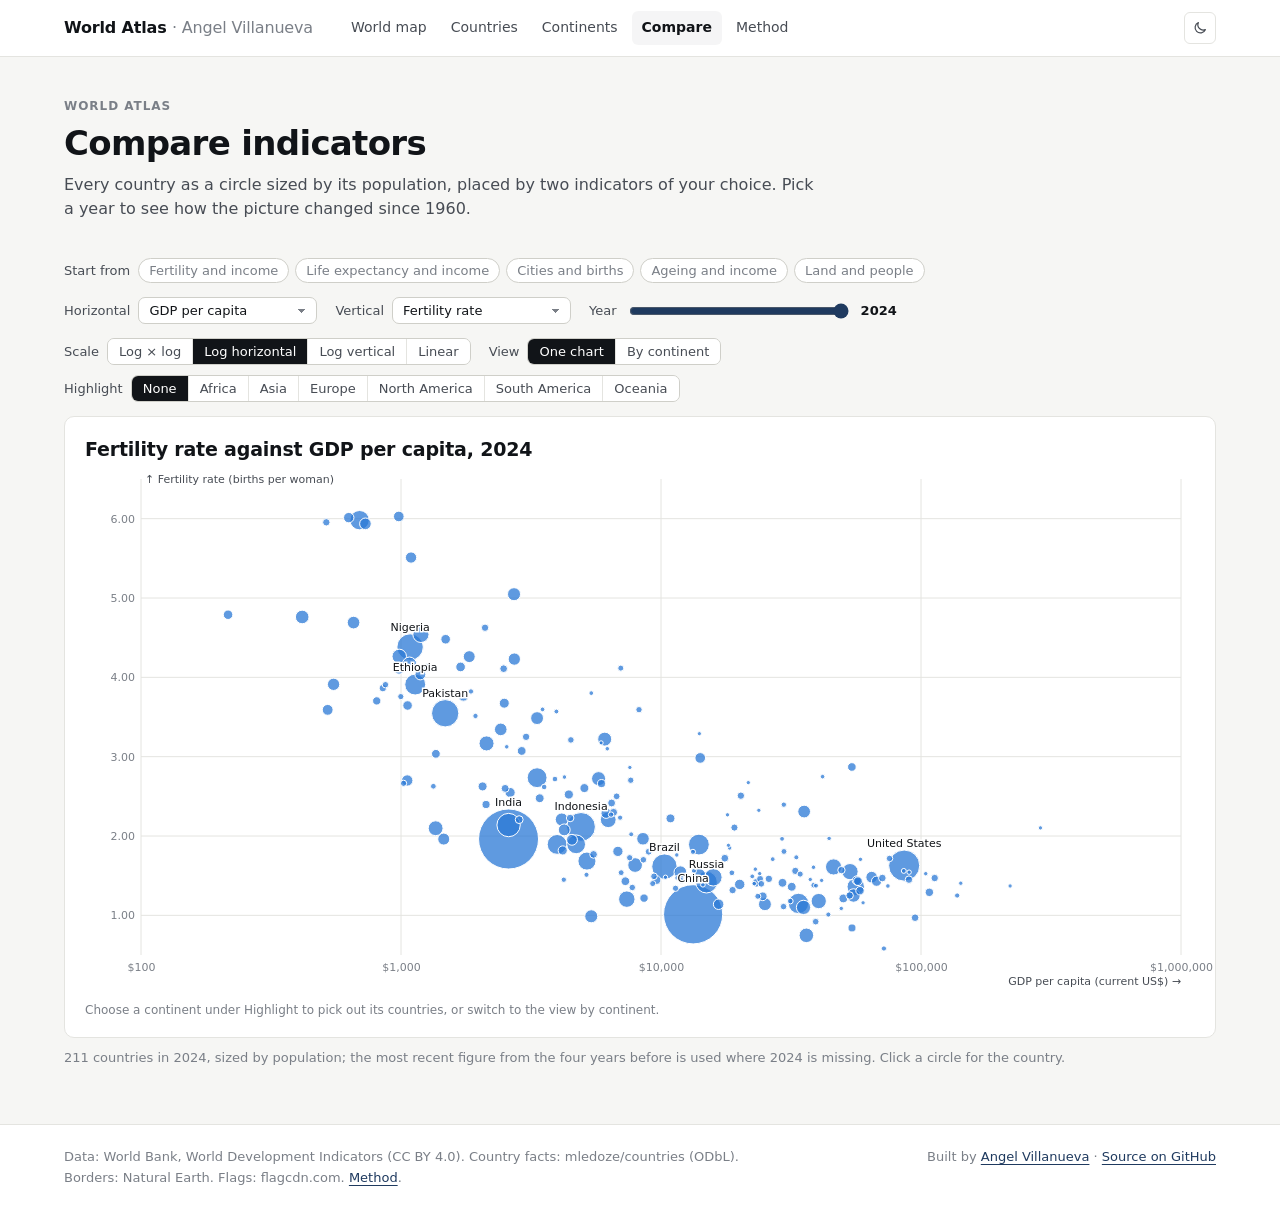
==== compare/index.html @ dbd68391 "Add the compare page: any two indicators by year, sized by population, by continent Co-Authored-By: " ====
<!doctype html>
<html lang="en" data-root="..">
<head>
  <meta charset="utf-8">
  <meta name="viewport" content="width=device-width, initial-scale=1">
  <title>Compare · World Atlas</title>
  <meta name="description" content="Plot any two indicators for every country: fertility against income, life expectancy against GDP per capita, density against area, by year since 1960.">
  <link rel="icon" href="data:image/svg+xml,%3Csvg xmlns='http://www.w3.org/2000/svg' viewBox='0 0 64 64'%3E%3Crect width='64' height='64' rx='12' fill='%231f3a5f'/%3E%3Ccircle cx='32' cy='32' r='17' fill='none' stroke='white' stroke-width='4'/%3E%3Cpath d='M15 32h34M32 15c-9 9-9 25 0 34M32 15c9 9 9 25 0 34' fill='none' stroke='white' stroke-width='3'/%3E%3C/svg%3E">
  <link rel="stylesheet" href="../assets/theme.css">
  <style>
    .year-row { display: flex; align-items: center; gap: 10px; font-size: 13px; color: var(--ink-2); }
    .year-row input[type="range"] { width: 220px; accent-color: var(--accent); }
    .year-row b { font-variant-numeric: tabular-nums; color: var(--ink); min-width: 36px; }
    .facets { display: grid; grid-template-columns: repeat(3, 1fr); gap: 12px; }
    .facets .card { margin: 0; padding: 12px 14px; min-width: 0; }
    .facets .card + .card { margin: 0; }
    .facets h3 { text-transform: none; letter-spacing: 0; font-size: 14px; color: var(--ink); margin: 0 0 4px; }
    .scatter circle { cursor: pointer; }
    @media (max-width: 860px) { .facets { grid-template-columns: 1fr 1fr; } }
    @media (max-width: 560px) { .facets { grid-template-columns: 1fr; } }
  </style>
</head>
<body>
  <main>
    <div class="wrap">
      <header class="page-head">
        <p class="eyebrow">World Atlas</p>
        <h1>Compare indicators</h1>
        <p class="lede">Every country as a circle sized by its population, placed by two indicators of your choice. Pick a year to see how the picture changed since 1960.</p>
      </header>

      <section class="block">
        <div class="controls"><span class="control">Start from <span id="presets"></span></span></div>
        <div class="controls">
          <label class="control">Horizontal <select id="x"></select></label>
          <label class="control">Vertical <select id="y"></select></label>
          <span class="year-row">Year <input type="range" id="year" min="1960" max="2025" step="1"><b id="year-label"></b></span>
        </div>
        <div class="controls">
          <span class="control">Scale <span id="scale-x"></span></span>
          <span class="control">View <span id="view"></span></span>
          <span class="control" id="focus-wrap">Highlight <span id="focus"></span></span>
        </div>
        <div id="out"></div>
        <p class="note" id="note"></p>
      </section>
    </div>
  </main>

  <script src="../assets/vendor/d3.v7.9.0.min.js"></script>
  <script src="../assets/core.js"></script>
  <script src="../assets/atlas.js"></script>
  <script src="../assets/pages/compare.js"></script>
</body>
</html>
---- assets/theme.css ----
/* World Atlas — shared styles (same system as Market History) */

:root {
  color-scheme: light;
  --bg: #f6f6f4;
  --surface: #ffffff;
  --ink: #111418;
  --ink-2: #474c54;
  --muted: #7a7f87;
  --line: #e4e4e0;
  --line-2: #cfcfc9;
  --accent: #1f3a5f;
  --accent-ink: #ffffff;
  --hover: rgba(17, 20, 24, 0.04);

  /* Returns: blue for gains, red for losses, three steps per side */
  --pos-1: #dbe8f8; --pos-2: #9ec5f4; --pos-3: #2a78d6;
  --neg-1: #f9dedb; --neg-2: #f0a59d; --neg-3: #d03b3b;
  --pos-ink: #1c5cab; --neg-ink: #b42f2f;
  --on-strong: #ffffff;
  --recession: rgba(17, 20, 24, 0.06);

  /* Categorical series, fixed order */
  --s1: #2a78d6; --s2: #eb6834; --s3: #1baf7a; --s4: #eda100;
  --s5: #e87ba4; --s6: #008300; --s7: #6250d6; --s8: #e34948;

  --sans: system-ui, -apple-system, "Segoe UI", Roboto, "Helvetica Neue", Arial, sans-serif;
}

@media (prefers-color-scheme: dark) {
  :root:not([data-theme="light"]) {
    color-scheme: dark;
    --bg: #0f1012;
    --surface: #17181b;
    --ink: #eeeeea;
    --ink-2: #c1c1ba;
    --muted: #8d8d87;
    --line: #2a2b2f;
    --line-2: #3a3b40;
    --accent: #8db4e8;
    --accent-ink: #0d1726;
    --hover: rgba(255, 255, 255, 0.05);
    --pos-1: #1d2d42; --pos-2: #255592; --pos-3: #3987e5;
    --neg-1: #3a2021; --neg-2: #8a3533; --neg-3: #e66767;
    --pos-ink: #7fb0ec; --neg-ink: #ee8a88;
    --on-strong: #0f1012;
    --recession: rgba(255, 255, 255, 0.06);
    --s1: #3987e5; --s2: #d95926; --s3: #199e70; --s4: #c98500;
    --s5: #d55181; --s6: #008300; --s7: #9085e9; --s8: #e66767;
  }
}
:root[data-theme="dark"] {
  color-scheme: dark;
  --bg: #0f1012;
  --surface: #17181b;
  --ink: #eeeeea;
  --ink-2: #c1c1ba;
  --muted: #8d8d87;
  --line: #2a2b2f;
  --line-2: #3a3b40;
  --accent: #8db4e8;
  --accent-ink: #0d1726;
  --hover: rgba(255, 255, 255, 0.05);
  --pos-1: #1d2d42; --pos-2: #255592; --pos-3: #3987e5;
  --neg-1: #3a2021; --neg-2: #8a3533; --neg-3: #e66767;
  --pos-ink: #7fb0ec; --neg-ink: #ee8a88;
  --on-strong: #0f1012;
  --recession: rgba(255, 255, 255, 0.06);
  --s1: #3987e5; --s2: #d95926; --s3: #199e70; --s4: #c98500;
  --s5: #d55181; --s6: #008300; --s7: #9085e9; --s8: #e66767;
}

* { box-sizing: border-box; }
html { -webkit-text-size-adjust: 100%; }
body {
  margin: 0;
  background: var(--bg);
  color: var(--ink);
  font: 15px/1.55 var(--sans);
  -webkit-font-smoothing: antialiased;
}
a { color: var(--accent); text-underline-offset: 3px; }
:focus-visible { outline: 2px solid var(--accent); outline-offset: 2px; border-radius: 3px; }
.wrap { max-width: 1200px; margin: 0 auto; padding: 0 24px; }
.num, table { font-variant-numeric: tabular-nums; }
.pos { color: var(--pos-ink); }
.neg { color: var(--neg-ink); }
.muted { color: var(--muted); }

/* ---------- header ---------- */
.topbar { background: var(--surface); border-bottom: 1px solid var(--line); }
.topbar-inner { display: flex; align-items: center; gap: 28px; height: 56px; }
.brand { color: var(--ink); text-decoration: none; font-weight: 650; letter-spacing: -0.01em; font-size: 16px; white-space: nowrap; }
.brand span { color: var(--muted); font-weight: 400; }
.nav { display: flex; gap: 4px; margin: 0 auto 0 0; padding: 0; list-style: none; overflow-x: auto; scrollbar-width: none; min-width: 0; }
.nav a {
  display: block; padding: 6px 10px; border-radius: 6px;
  color: var(--ink-2); text-decoration: none; font-size: 14px; white-space: nowrap;
}
.nav a:hover { background: var(--hover); color: var(--ink); }
.nav a[aria-current="page"] { color: var(--ink); font-weight: 600; background: var(--hover); }
.theme-toggle {
  flex-shrink: 0; width: 32px; height: 32px; border-radius: 6px; cursor: pointer;
  border: 1px solid var(--line); background: transparent; color: var(--ink-2);
  display: grid; place-items: center;
}
.theme-toggle svg { width: 16px; height: 16px; }

/* ---------- page head ---------- */
.page-head { padding: 40px 0 8px; }
.eyebrow { font-size: 12px; font-weight: 600; letter-spacing: 0.08em; text-transform: uppercase; color: var(--muted); margin: 0 0 8px; }
h1 { font-size: clamp(26px, 3.4vw, 34px); line-height: 1.15; font-weight: 650; letter-spacing: -0.02em; margin: 0 0 10px; }
.lede { max-width: 760px; color: var(--ink-2); font-size: 16px; margin: 0; }
.updated { color: var(--muted); font-size: 13px; margin-top: 12px; }

section.block { padding: 28px 0 8px; }
h2 { font-size: 19px; font-weight: 650; letter-spacing: -0.01em; margin: 0 0 4px; }
.sub { color: var(--ink-2); margin: 0 0 16px; max-width: 820px; }
h3 { font-size: 13px; font-weight: 600; letter-spacing: 0.06em; text-transform: uppercase; color: var(--muted); margin: 0 0 10px; }

.card {
  background: var(--surface); border: 1px solid var(--line); border-radius: 10px;
  padding: 18px 20px;
}
.card + .card { margin-top: 16px; }
.grid-2 { display: grid; grid-template-columns: 1fr 1fr; gap: 16px; }
.grid-3 { display: grid; grid-template-columns: repeat(3, 1fr); gap: 16px; }
.note { color: var(--muted); font-size: 13px; margin: 10px 0 0; }

/* ---------- controls ---------- */
.controls { display: flex; flex-wrap: wrap; align-items: center; gap: 10px 18px; margin: 0 0 14px; }
.control { display: flex; align-items: center; gap: 8px; font-size: 13px; color: var(--ink-2); }
.seg { display: inline-flex; border: 1px solid var(--line-2); border-radius: 7px; overflow: hidden; flex-wrap: wrap; }
.seg button {
  font: 500 13px var(--sans); padding: 5px 11px; border: 0; cursor: pointer;
  background: var(--surface); color: var(--ink-2); border-right: 1px solid var(--line);
}
.seg button:last-child { border-right: 0; }
.seg button:hover { background: var(--hover); }
.seg button[aria-pressed="true"] { background: var(--ink); color: var(--surface); }
select {
  font: 500 13px var(--sans); color: var(--ink); background: var(--surface);
  border: 1px solid var(--line-2); border-radius: 7px; padding: 5px 28px 5px 10px;
  appearance: none; cursor: pointer;
  background-image: linear-gradient(45deg, transparent 50%, var(--muted) 50%), linear-gradient(135deg, var(--muted) 50%, transparent 50%);
  background-position: calc(100% - 14px) 50%, calc(100% - 10px) 50%;
  background-size: 4px 4px; background-repeat: no-repeat;
}
.chips { display: flex; flex-wrap: wrap; gap: 6px; }
.chip {
  display: inline-flex; align-items: center; gap: 7px; cursor: pointer;
  font: 500 13px var(--sans); padding: 4px 10px; border-radius: 99px;
  border: 1px solid var(--line-2); background: var(--surface); color: var(--muted);
}
.chip i { width: 12px; height: 2px; border-radius: 1px; background: var(--line-2); }
.chip[aria-pressed="true"] { color: var(--ink); border-color: var(--ink-2); }
.chip:disabled { opacity: 0.4; cursor: not-allowed; }

/* ---------- stat tiles ---------- */
.tiles { display: grid; grid-template-columns: repeat(auto-fill, minmax(170px, 1fr)); gap: 12px; }
.tile { background: var(--surface); border: 1px solid var(--line); border-radius: 10px; padding: 14px 16px; }
.tile .label { font-size: 13px; color: var(--ink-2); margin: 0 0 6px; }
.tile .value { font-size: 22px; font-weight: 600; letter-spacing: -0.01em; }
.tile .delta { font-size: 13px; margin-top: 2px; }
.tile .delta span { color: var(--muted); }

/* ---------- tables ---------- */
.table-scroll { overflow-x: auto; -webkit-overflow-scrolling: touch; }
table.data { border-collapse: collapse; width: 100%; font-size: 13.5px; }
table.data th, table.data td { padding: 7px 10px; text-align: right; white-space: nowrap; border-bottom: 1px solid var(--line); }
table.data th:first-child, table.data td:first-child { text-align: left; }
table.data thead th { font-weight: 600; color: var(--muted); font-size: 12px; border-bottom: 1px solid var(--line-2); vertical-align: bottom; }
table.data thead th[data-sort] { cursor: pointer; user-select: none; }
table.data thead th[aria-sort="descending"]::after { content: " ↓"; }
table.data thead th[aria-sort="ascending"]::after { content: " ↑"; }
table.data tbody tr:hover { background: var(--hover); }
table.data tr.group-row td { background: var(--bg); font-size: 12px; font-weight: 600; color: var(--muted); letter-spacing: 0.04em; text-transform: uppercase; padding-top: 14px; }
.name-cell small { display: block; color: var(--muted); font-size: 12px; }

/* heatmap of returns */
table.heat { border-collapse: separate; border-spacing: 2px; font-size: 12px; }
table.heat th, table.heat td { padding: 0; height: 26px; min-width: 52px; text-align: center; white-space: nowrap; }
table.heat thead th { font-weight: 600; color: var(--muted); font-size: 11.5px; padding: 0 4px 4px; vertical-align: bottom; line-height: 1.2; white-space: normal; max-width: 72px; }
table.heat tbody th {
  position: sticky; left: 0; z-index: 1; background: var(--surface);
  text-align: left; font-weight: 600; padding: 0 10px 0 2px; min-width: 44px;
}
table.heat td { border-radius: 3px; cursor: default; }
table.heat td.empty { background: transparent; }
table.heat td:hover { outline: 1.5px solid var(--ink); outline-offset: -1px; }
table.heat tfoot th, table.heat tfoot td { font-size: 11.5px; color: var(--ink-2); padding-top: 6px; }
table.heat tfoot th { position: sticky; left: 0; background: var(--surface); text-align: left; }
.r-n3 { background: var(--neg-3); color: var(--on-strong); }
.r-n2 { background: var(--neg-2); color: var(--ink); }
.r-n1 { background: var(--neg-1); color: var(--ink); }
.r-p1 { background: var(--pos-1); color: var(--ink); }
.r-p2 { background: var(--pos-2); color: var(--ink); }
.r-p3 { background: var(--pos-3); color: var(--on-strong); }
.ytd-mark { font-weight: 400; color: var(--muted); }

.legend { display: flex; flex-wrap: wrap; align-items: center; gap: 4px 14px; font-size: 12px; color: var(--ink-2); margin: 12px 0 0; }
.legend .key { display: inline-flex; align-items: center; gap: 6px; }
.legend .sw { width: 14px; height: 10px; border-radius: 2px; display: inline-block; }
.legend .ln { width: 14px; height: 2px; border-radius: 1px; display: inline-block; }

/* ---------- charts ---------- */
.chart { position: relative; width: 100%; }
.chart svg { display: block; width: 100%; height: auto; overflow: visible; }
.chart text { font: 11px var(--sans); fill: var(--muted); font-variant-numeric: tabular-nums; }
.chart .grid line { stroke: var(--line); }
.chart .axis path { display: none; }
.chart .axis line { stroke: var(--line-2); }
.chart .baseline { stroke: var(--line-2); }
.chart .annot text { fill: var(--ink-2); font-size: 11px; }
.chart .annot line { stroke: var(--line-2); }
.chart .crosshair { stroke: var(--ink-2); stroke-width: 1; pointer-events: none; }
.tooltip {
  position: fixed; z-index: 50; pointer-events: none; min-width: 140px; max-width: 280px;
  background: var(--surface); color: var(--ink); border: 1px solid var(--line-2); border-radius: 8px;
  padding: 8px 10px; font-size: 12.5px; box-shadow: 0 6px 20px rgba(0, 0, 0, 0.12);
  font-variant-numeric: tabular-nums; opacity: 0; transition: opacity 0.08s;
}
.tooltip.show { opacity: 1; }
.tooltip .tt-title { color: var(--muted); font-size: 12px; margin-bottom: 4px; }
.tooltip .tt-row { display: flex; align-items: center; gap: 8px; }
.tooltip .tt-row i { width: 10px; height: 2px; border-radius: 1px; flex-shrink: 0; }
.tooltip .tt-row b { font-weight: 600; min-width: 56px; }
.tooltip .tt-row span { color: var(--ink-2); }

/* ---------- prose ---------- */
.prose { max-width: 760px; color: var(--ink-2); }
.prose p { margin: 0 0 12px; }
.prose strong { color: var(--ink); font-weight: 600; }
.links-grid { display: grid; grid-template-columns: repeat(auto-fill, minmax(260px, 1fr)); gap: 12px; }
.link-card { display: block; text-decoration: none; color: inherit; background: var(--surface); border: 1px solid var(--line); border-radius: 10px; padding: 16px 18px; }
.link-card:hover { border-color: var(--line-2); background: var(--hover); }
.link-card strong { display: block; color: var(--ink); font-weight: 600; margin-bottom: 4px; }
.link-card span { color: var(--ink-2); font-size: 14px; }

/* ---------- footer ---------- */
.footer { margin-top: 48px; border-top: 1px solid var(--line); background: var(--surface); }
.footer .wrap { padding-top: 22px; padding-bottom: 32px; color: var(--muted); font-size: 13px; display: flex; flex-wrap: wrap; gap: 8px 24px; justify-content: space-between; }
.footer p { margin: 0; max-width: 720px; }

@media (max-width: 860px) {
  .grid-2, .grid-3 { grid-template-columns: 1fr; }
}
@media (max-width: 640px) {
  .wrap { padding: 0 16px; }
  .topbar-inner { gap: 12px; }
  .brand span { display: none; }
  .page-head { padding-top: 28px; }
  .card { padding: 14px; }
}
@media (forced-colors: active) {
  table.heat td { border: 1px solid CanvasText; }
}

/* keep the row name visible while a wide table scrolls */
.table-scroll table.data th:first-child, .table-scroll table.data td:first-child { position: sticky; left: 0; background: var(--surface); z-index: 1; }
.table-scroll table.data tr.group-row td { background: var(--bg); }
.control { min-width: 0; max-width: 100%; }
.control select { min-width: 0; max-width: 100%; text-overflow: ellipsis; }
.grid-2 > *, .grid-3 > *, .multiples > * { min-width: 0; }

/* population pyramids: neutral tones, so sexes never look like a continent */
:root { --sex-m: #4f6478; --sex-f: #9fb0c2; }
@media (prefers-color-scheme: dark) { :root:not([data-theme="light"]) { --sex-m: #8ea3b8; --sex-f: #4c5d6e; } }
:root[data-theme="dark"] { --sex-m: #8ea3b8; --sex-f: #4c5d6e; }
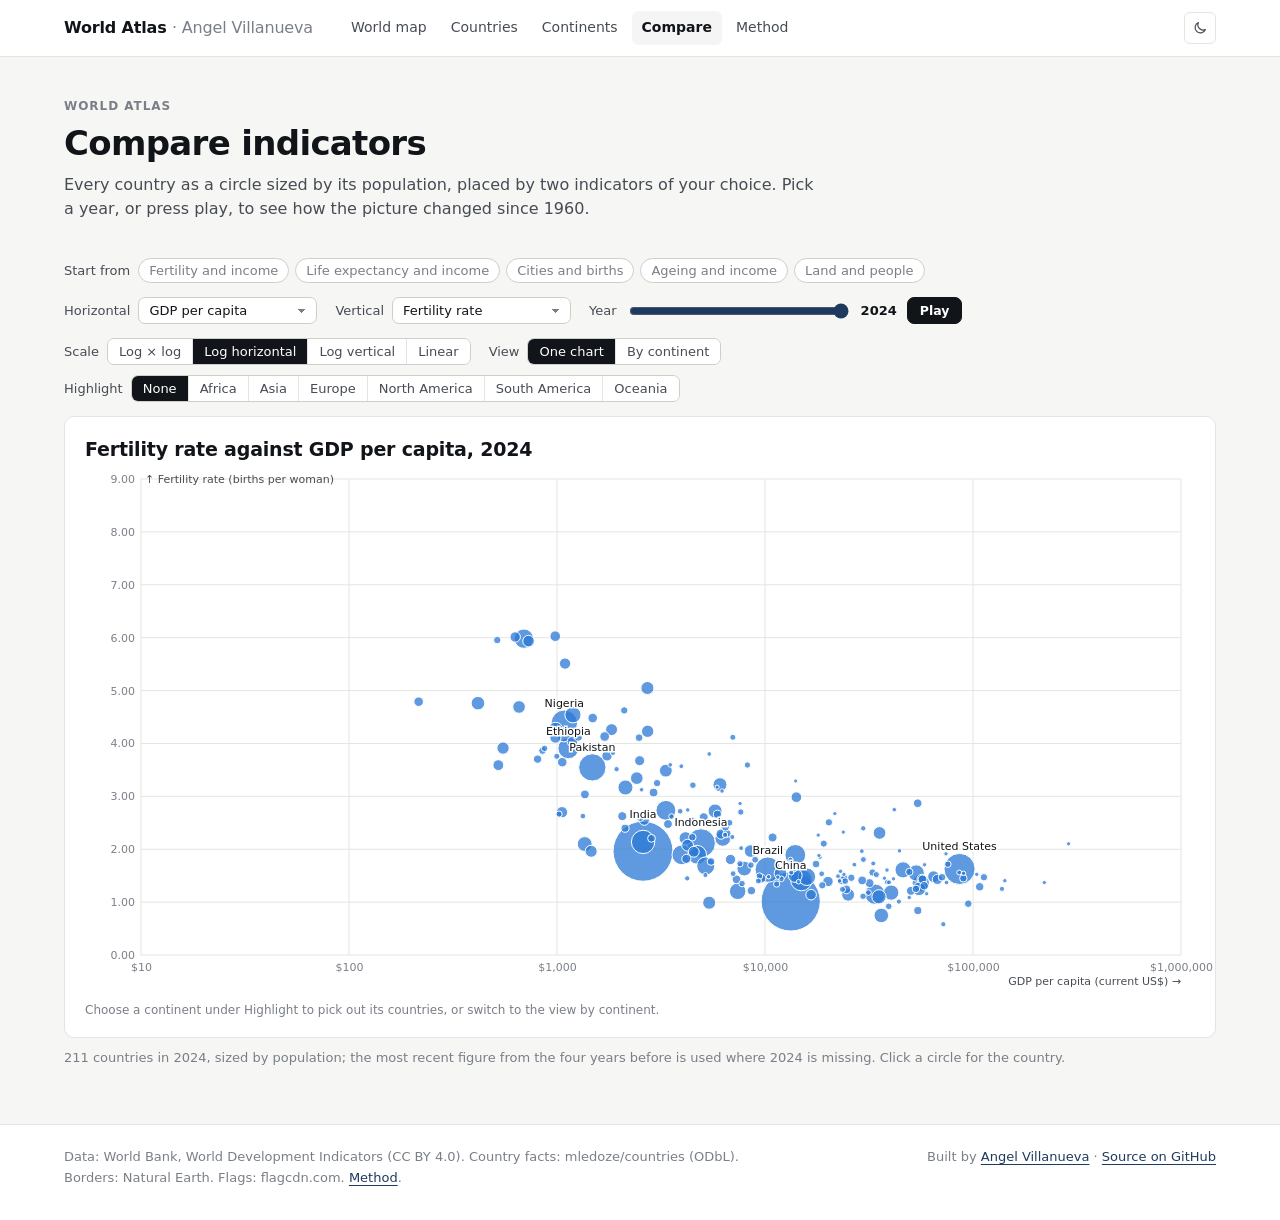
==== commit 5d86c8c9: "Let the Compare chart play through the years against fixed axes Co-Authored-By: Claude Opus 5.5 <nor" ====
--- a/compare/index.html
+++ b/compare/index.html
@@ -10,6 +10,7 @@
   <style>
     .year-row { display: flex; align-items: center; gap: 10px; font-size: 13px; color: var(--ink-2); }
     .year-row input[type="range"] { width: 220px; accent-color: var(--accent); }
+    .year-row .play { font: 600 12.5px var(--sans); padding: 5px 12px; border-radius: 7px; border: 1px solid var(--ink); background: var(--ink); color: var(--surface); cursor: pointer; }
     .year-row b { font-variant-numeric: tabular-nums; color: var(--ink); min-width: 36px; }
     .facets { display: grid; grid-template-columns: repeat(3, 1fr); gap: 12px; }
     .facets .card { margin: 0; padding: 12px 14px; min-width: 0; }
@@ -26,7 +27,7 @@
       <header class="page-head">
         <p class="eyebrow">World Atlas</p>
         <h1>Compare indicators</h1>
-        <p class="lede">Every country as a circle sized by its population, placed by two indicators of your choice. Pick a year to see how the picture changed since 1960.</p>
+        <p class="lede">Every country as a circle sized by its population, placed by two indicators of your choice. Pick a year, or press play, to see how the picture changed since 1960.</p>
       </header>
 
       <section class="block">
@@ -34,7 +35,7 @@
         <div class="controls">
           <label class="control">Horizontal <select id="x"></select></label>
           <label class="control">Vertical <select id="y"></select></label>
-          <span class="year-row">Year <input type="range" id="year" min="1960" max="2025" step="1"><b id="year-label"></b></span>
+          <span class="year-row">Year <input type="range" id="year" min="1960" max="2025" step="1"><b id="year-label"></b><button type="button" class="play" id="play">Play</button></span>
         </div>
         <div class="controls">
           <span class="control">Scale <span id="scale-x"></span></span>
